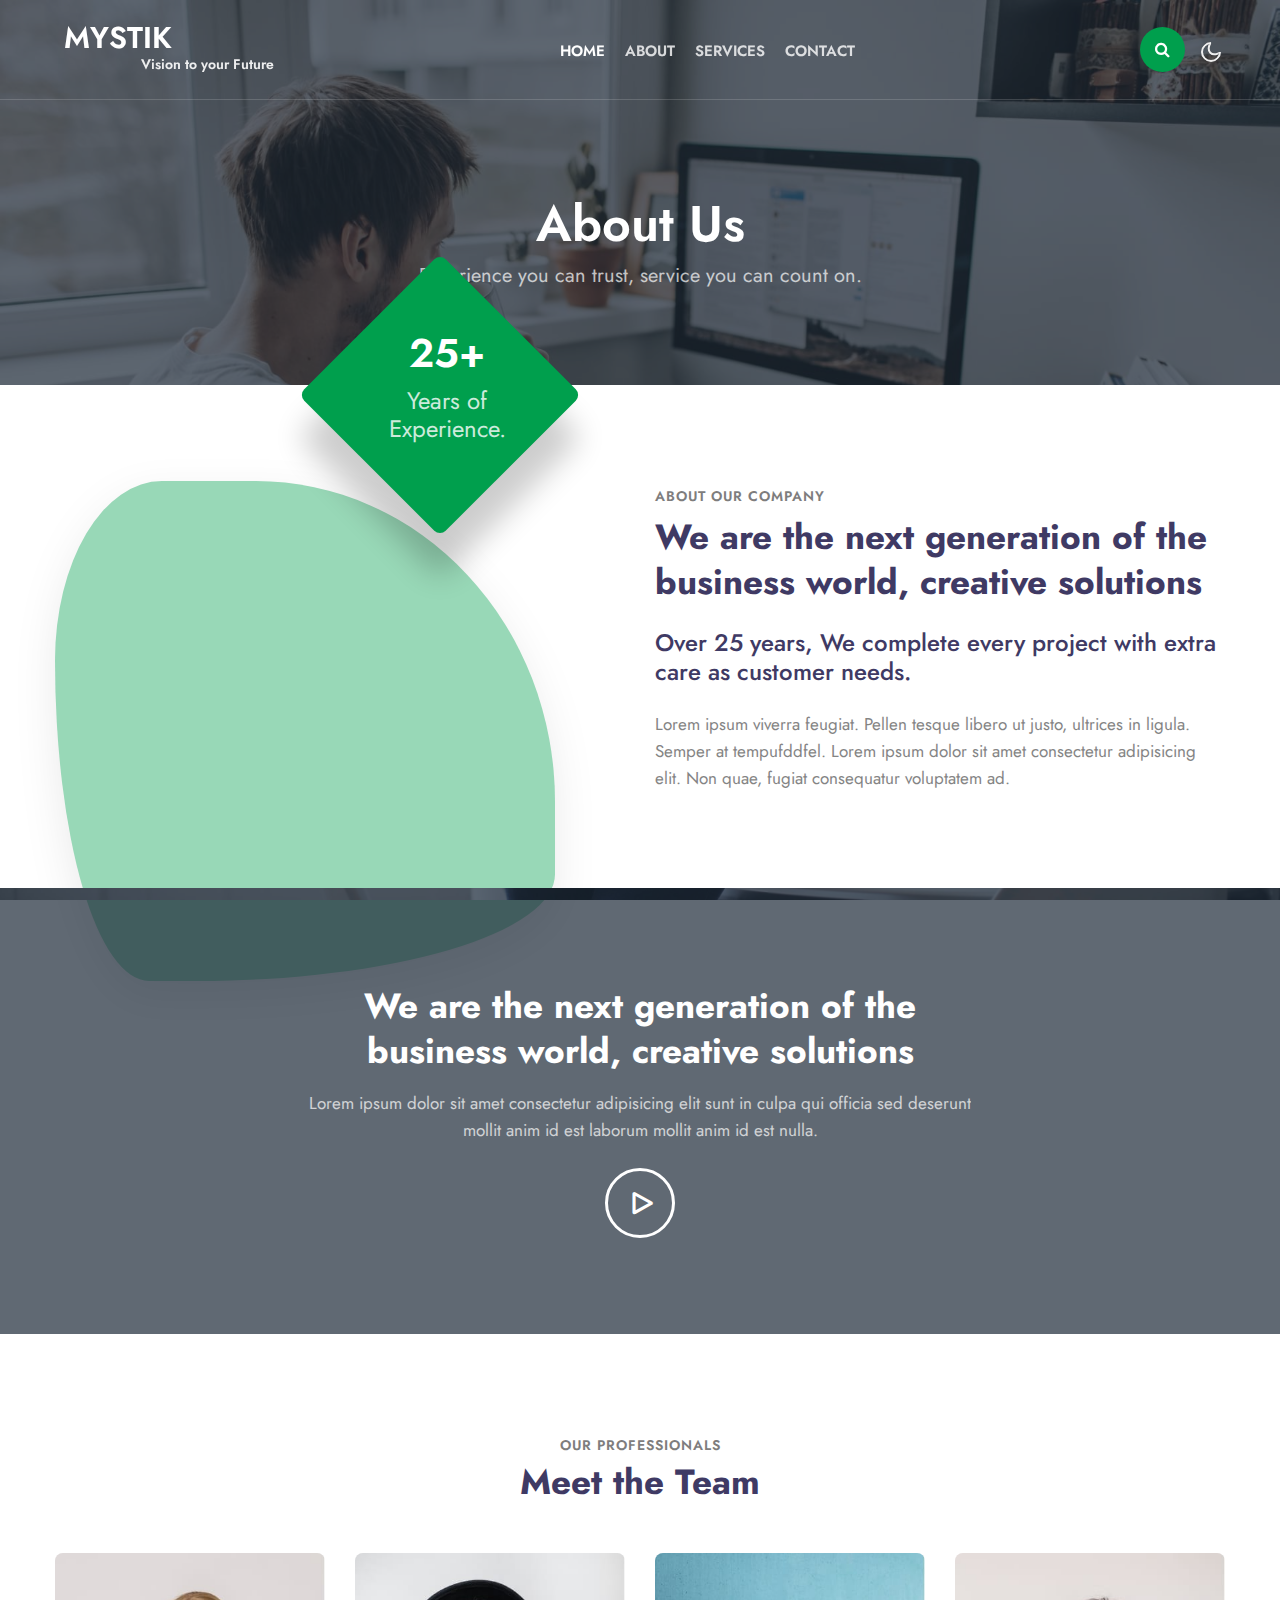
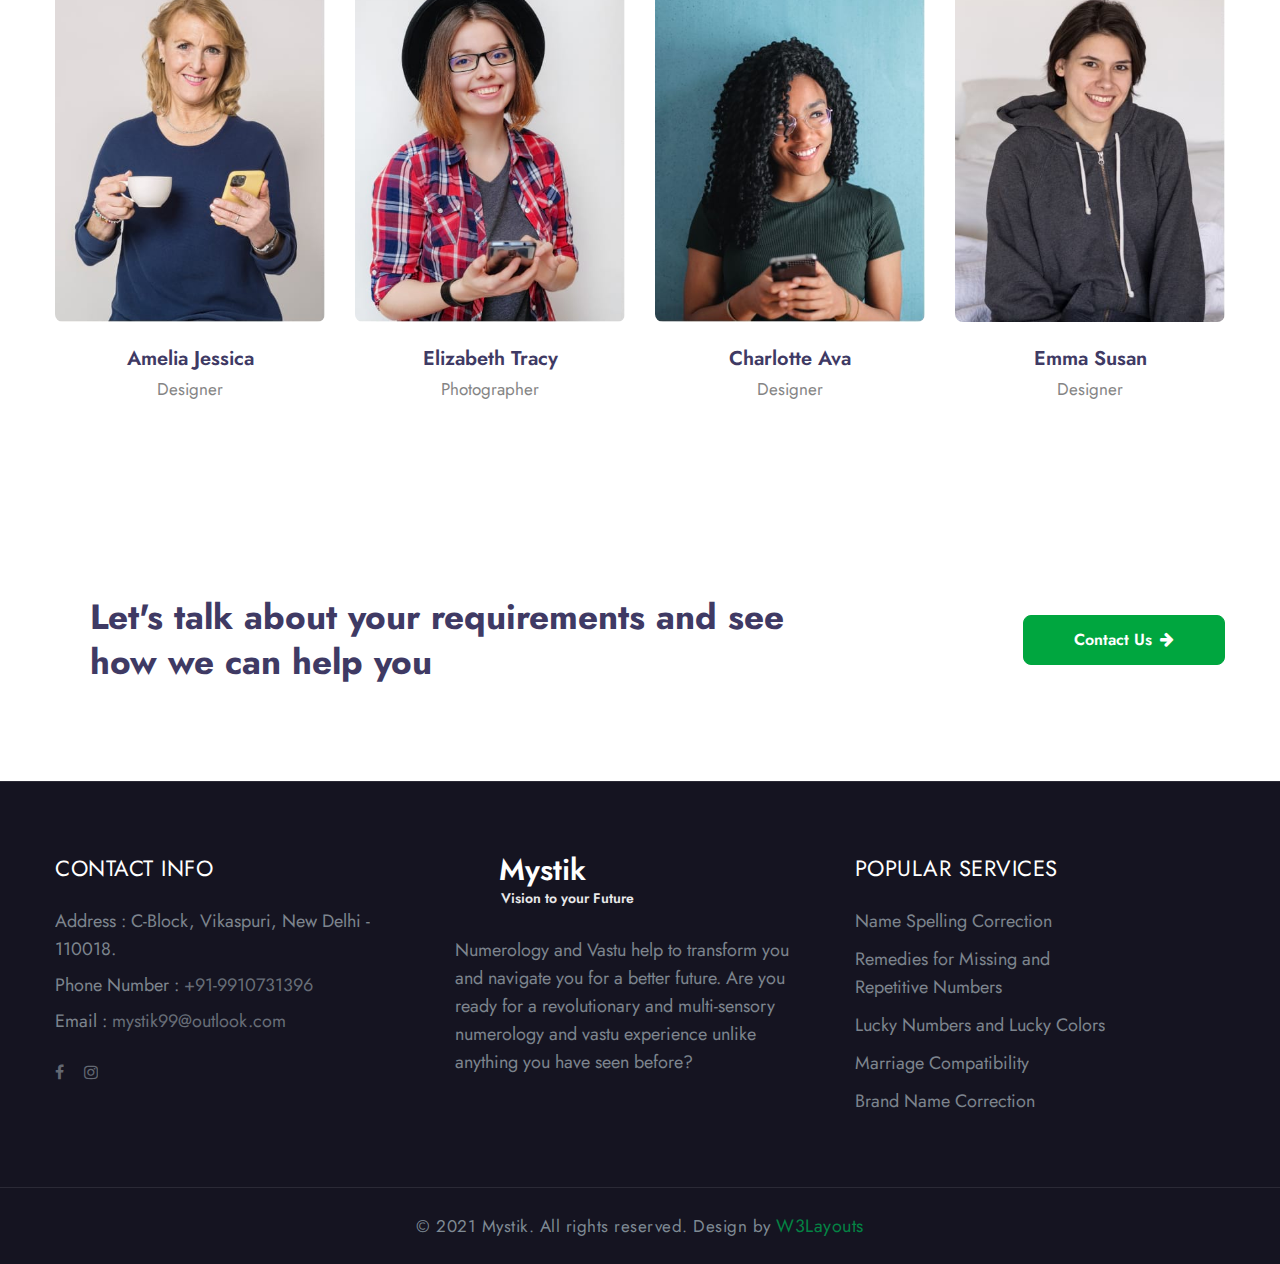
==== about.html @ b9f58821 "misc changes" ====
<!--
Author: W3layouts
Author URL: http://w3layouts.com
-->
<!doctype html>
<html lang="en">

<head>
    <!-- Required meta tags -->
    <meta charset="utf-8">
    <meta name="viewport" content="width=device-width, initial-scale=1, shrink-to-fit=no">

    <title>About Us | Mystik</title>

    <!-- google fonts -->
    <link href="//fonts.googleapis.com/css2?family=Jost:wght@300;400;600&display=swap" rel="stylesheet">

    <!-- Template CSS -->
    <link rel="stylesheet" href="assets/css/style-starter.css">

</head>

<body>
    <!--header-->
    <header id="site-header" class="fixed-top">
        <div class="container">
            <nav class="navbar navbar-expand-lg navbar-dark stroke">
                <h1>
                    <a class="navbar-brand" href="index.html">
                        <img src="assets/images/logo.png" alt="" title="Mystik" style="height:60px;" /> MYSTIK <span class="logo">Vision to your Future</span>
                    </a>
                </h1>
                <button class="navbar-toggler  collapsed bg-gradient" type="button" data-toggle="collapse" data-target="#navbarTogglerDemo02" aria-controls="navbarTogglerDemo02" aria-expanded="false" aria-label="Toggle navigation">
          <span class="navbar-toggler-icon fa icon-expand fa-bars"></span>
          <span class="navbar-toggler-icon fa icon-close fa-times"></span>
          </span>
        </button>

                <div class="collapse navbar-collapse" id="navbarTogglerDemo02">
                    <ul class="navbar-nav mx-lg-auto">
                        <li class="nav-item active">
                            <a class="nav-link" href="index.html">Home <span class="sr-only">(current)</span></a>
                        </li>
                        <li class="nav-item @@about__active">
                            <a class="nav-link" href="about.html">About</a>
                        </li>
                        <li class="nav-item @@services__active">
                            <a class="nav-link" href="services.html">Services</a>
                        </li>
                        <li class="nav-item @@contact__active">
                            <a class="nav-link" href="contact.html">Contact</a>
                        </li>
                    </ul>
                </div>

                <!--/search-right-->
                <div class="header-search">
                    <div class='control mr-3'>
                        <div class='btn-material'>
                            <i class='fa fa-search icon-material-search'></i>
                        </div>
                    </div>
                    <!-- full screen form controls -->
                    <i class='icon-close fa fa-close material-icons'></i>
                    <form action="error.html" method="GET" class='search-input'>
                        <input class='input-search' placeholder='Start Typing' type='text'>
                    </form>
                </div>
                <!--//search-right-->

                <!-- toggle switch for light and dark theme -->
                <div class="mobile-position">
                    <nav class="navigation">
                        <div class="theme-switch-wrapper">
                            <label class="theme-switch" for="checkbox">
                  <input type="checkbox" id="checkbox">
                  <div class="mode-container py-1">
                    <i class="gg-sun"></i>
                    <i class="gg-moon"></i>
                  </div>
                </label>
                        </div>
                    </nav>
                </div>
                <!-- //toggle switch for light and dark theme -->
            </nav>

        </div>
    </header>
    <!--/header-->

    <!-- about breadcrumb -->
    <section class="w3l-about-breadcrumb text-center">
        <div class="breadcrumb-bg breadcrumb-bg-about py-5">
            <div class="container py-lg-5 py-md-4">
                <h2 class="title pt-md-5 pt-4">About Us</h2>
                <p class="inner-page-para mt-2">Experience you can trust, service you can count on.</p>
            </div>
            <div class="hero-overlay"></div>
        </div>
    </section>
    <!-- //about breadcrumb -->
    <section class="w3l-aboutblock1" id="about">
        <div class="midd-w3 py-5">
            <div class="container py-lg-5 py-md-4 py-2">
                <div class="row">
                    <div class="col-lg-6 left-wthree-img">
                        <div class="position-relative">
                            <img src="assets/images/about2.png" alt="" class="img-fluid radius-image-full">
                            <div class="bg-shape"> </div>
                            <div class="imginfo__box">
                                <div class="imginfo__info">
                                    <h6 class="imginfo__title">25+</h6>
                                    <p class="mt-1">Years of <br>Experience. </p>
                                </div>
                            </div>
                        </div>
                    </div>
                    <div class="col-lg-6 mt-lg-0 mt-5 about-right-faq align-self">
                        <h5 class="title-small mb-1">About our company</h5>
                        <h3 class="title-big">We are the next generation of the business world, creative solutions</h3>
                        <h4 class="mt-4">Over 25 years, We complete every project with extra care as customer needs.</h4>
                        <p class="mt-4">Lorem ipsum viverra feugiat. Pellen tesque libero ut justo, ultrices in ligula. Semper at tempufddfel. Lorem ipsum dolor sit amet consectetur adipisicing elit. Non quae, fugiat consequatur voluptatem ad.</p>
                        <!-- <a class="btn btn-primary btn-style mt-md-5 mt-4 mr-md-4 mr-3" href="#about"> Read More </a> -->

                        <!-- <a href="#small-dialog1" class="popup-with-zoom-anim play-view text-center position-absolute mt-md-4 mt-3 pt-md-3">
                            <span class="video-play-icon">
                            <span class="fa fa-play"></span>
                            </span>
                        </a> -->
                        <!-- dialog itself, mfp-hide class is required to make dialog hidden -->
                        <!-- <div id="small-dialog1" class="zoom-anim-dialog mfp-hide">
                            <iframe src="https://www.youtube.com/embed/2N247cY2bEw" allow="autoplay; fullscreen" allowfullscreen=""></iframe>
                        </div> -->
                    </div>
                </div>

                <!-- <div class="row justify-content-center mt-5 pt-lg-5">
                    <div class="col-lg-4 col-md-6 grids-feature">
                        <div class="area-box">
                            <i class="fa fa-xing" aria-hidden="true"></i>
                            <div class="area-box-info">
                                <h4><a href="#feature" class="title-head">Perfect Design</a></h4>
                                <p>Amus a ligula quam tesque et ut justo, Duis sed dolor et amet.</p>
                            </div>
                        </div>
                    </div>
                    <div class="col-lg-4 col-md-6 grids-feature mt-md-0 mt-4">
                        <div class="area-box">
                            <i class="fa fa-thumbs-o-up" aria-hidden="true"></i>
                            <div class="area-box-info">
                                <h4><a href="#feature" class="title-head">Carefully Planned</a></h4>
                                <p>Amus a ligula quam tesque et ut justo, Duis sed dolor et amet.</p>
                            </div>
                        </div>
                    </div>
                    <div class="col-lg-4 col-md-6 grids-feature mt-lg-0 mt-4">
                        <div class="area-box">
                            <i class="fa fa-angellist" aria-hidden="true"></i>
                            <div class="area-box-info">
                                <h4><a href="#feature" class="title-head">Smartly Execute</a></h4>
                                <p>Amus a ligula quam tesque et ut justo, Duis sed dolor et amet.</p>
                            </div>
                        </div>
                    </div>
                </div> -->
            </div>
        </div>
    </section>
    <!-- <section class="w3l-about2 py-5">
        <div class="container py-lg-5 py-md-4 py-2">
            <div class="row cwp23-content align-items-center">

                <div class="col-lg-6">
                    <h5 class="title-small mb-3"> Web design and digital marketing </h5>
                    <h3 class="title-big"> We think strategy, UX design, and web development </h3>

                    <div class="cwp23-text-cols mt-lg-5 mt-4">

                        <div class="column">
                            <span>1200+</span>
                            <h4>Happy Clients</h4>
                            <p>We help our clients increase profits by increasing their visibility online.</p>
                        </div>

                        <div class="column">
                            <span>13k+</span>
                            <h4>Completed projects </h4>
                            <p>We help our clients increase profits by increasing their visibility online. </p>
                        </div>

                    </div>
                </div>

                <div class="col-lg-3 col-6 cwp23-text align-self mt-lg-0 mt-md-5 mt-4 pr-md-3 pr-2">
                    <img src="assets/images/ab.jpg" alt="" class="radius-image img-fluid">
                </div>

                <div class="col-lg-3 col-6  cwp23-text align-self mt-lg-0 mt-md-5 mt-4 pl-md-3 pl-2">
                    <img src="assets/images/ab2.jpg" alt="" class="radius-image img-fluid">
                </div>
            </div>
        </div>
    </section> -->
    <section class="w3l-about4 py-5" id="cover">
        <div class="container px-0 py-lg-5 py-md-4 py-2">
            <div class="history-info position-relative">
                <div class="heading mx-auto text-center">
                    <h3 class="title-big">We are the next generation of the business world, creative solutions</h3>
                    <p class="mt-3">Lorem ipsum dolor sit amet consectetur adipisicing elit sunt in culpa qui officia sed deserunt mollit anim id est laborum mollit anim id est nulla.</p>
                    <a href="#small-dialog" class="popup-with-zoom-anim play-view text-center mt-4">
                        <span class="video-play-icon">
							<span class="fa fa-play"></span>
                        </span>
                    </a>
                </div>
                <div class="position-relative">
                    <!-- dialog itself, mfp-hide class is required to make dialog hidden -->
                    <div id="small-dialog" class="zoom-anim-dialog mfp-hide">
                        <iframe src="https://www.youtube.com/embed/2N247cY2bEw" frameborder="0" allow="autoplay; fullscreen" allowfullscreen></iframe>
                    </div>
                </div>
            </div>
        </div>
    </section>
    <section class="w3l-team py-5" id="team">
        <div class="container py-lg-5 py-md-4 py-2">
            <h5 class="title-small text-center"> Our Professionals </h5>
            <h3 class="title-big text-center mx-0 mb-lg-5 mb-4">Meet the Team </h3>
            <div class="row team-row">
                <div class="col-lg-3 col-sm-6 team-wrap">
                    <div class="team-member text-center">
                        <div class="team-img">
                            <img src="assets/images/team1.jpg" alt="" class="img-fluid radius-image" />
                            <div class="overlay">
                                <div class="team-details text-center">
                                    <p>
                                        Our web design team will spend time with our digital marketing team.
                                    </p>
                                    <div class="socials mt-4">
                                        <a href="#url"><i class="fa fa-facebook"></i></a>
                                        <a href="#url"><i class="fa fa-twitter"></i></a>
                                        <a href="#url"><i class="fa fa-google-plus"></i></a>
                                        <a href="#url"><i class="fa fa-envelope"></i></a>
                                    </div>
                                </div>
                            </div>
                        </div>
                        <a href="#team">
                            <h6 class="team-title"> Amelia Jessica</h6>
                        </a>
                        <p>Designer</p>
                    </div>
                </div>
                <!-- end team member -->

                <div class="col-lg-3 col-sm-6 team-wrap mt-sm-0 mt-5">
                    <div class="team-member text-center">
                        <div class="team-img">
                            <img src="assets/images/team2.jpg" alt="" class="img-fluid radius-image" />
                            <div class="overlay">
                                <div class="team-details text-center">
                                    <p>
                                        Our web design team will spend time with our digital marketing team.
                                    </p>
                                    <div class="socials mt-4">
                                        <a href="#url"><i class="fa fa-facebook"></i></a>
                                        <a href="#url"><i class="fa fa-twitter"></i></a>
                                        <a href="#url"><i class="fa fa-google-plus"></i></a>
                                        <a href="#url"><i class="fa fa-envelope"></i></a>
                                    </div>
                                </div>
                            </div>
                        </div>
                        <a href="#team">
                            <h6 class="team-title">Elizabeth Tracy</h6>
                        </a>
                        <p>Photographer</p>
                    </div>
                </div>
                <!-- end team member -->

                <div class="col-lg-3 col-sm-6 team-wrap mt-lg-0 mt-5">
                    <div class="team-member last text-center">
                        <div class="team-img">
                            <img src="assets/images/team3.jpg" alt="" class="img-fluid radius-image" />
                            <div class="overlay">
                                <div class="team-details text-center">
                                    <p>
                                        Our web design team will spend time with our digital marketing team.
                                    </p>
                                    <div class="socials mt-4">
                                        <a href="#url"><i class="fa fa-facebook"></i></a>
                                        <a href="#url"><i class="fa fa-twitter"></i></a>
                                        <a href="#url"><i class="fa fa-google-plus"></i></a>
                                        <a href="#url"><i class="fa fa-envelope"></i></a>
                                    </div>
                                </div>
                            </div>
                        </div>
                        <a href="#team">
                            <h6 class="team-title">Charlotte Ava</h6>
                        </a>
                        <p>Designer</p>
                    </div>
                </div>
                <!-- end team member -->

                <div class="col-lg-3 col-sm-6 team-wrap mt-lg-0 mt-5">
                    <div class="team-member last text-center">
                        <div class="team-img">
                            <img src="assets/images/team4.jpg" alt="" class="img-fluid radius-image" />
                            <div class="overlay">
                                <div class="team-details text-center">
                                    <p>
                                        Our web design team will spend time with our digital marketing team.
                                    </p>
                                    <div class="socials mt-4">
                                        <a href="#url"><i class="fa fa-facebook"></i></a>
                                        <a href="#url"><i class="fa fa-twitter"></i></a>
                                        <a href="#url"><i class="fa fa-google-plus"></i></a>
                                        <a href="#url"><i class="fa fa-envelope"></i></a>
                                    </div>
                                </div>
                            </div>
                        </div>
                        <a href="#team">
                            <h6 class="team-title">Emma Susan</h6>
                        </a>
                        <p>Designer</p>
                    </div>
                </div>
                <!-- end team member -->

            </div>
        </div>
    </section>

    <section class="w3l-project-contact py-5">
        <div class="container py-md-5 py-sm-4 py-2">
            <div class="row">
                <div class="col-lg-8">
                    <div class="bottom-info">
                        <div class="header-section">
                            <h3 class="title-big">Let's talk about your requirements and see how we can help you</h3>
                        </div>
                    </div>
                </div>
                <div class="col-lg-4 align-self text-lg-right">
                    <a href="contact.html" target="_blank" class="btn btn-style btn-primary mt-lg-0 mt-md-5 mt-4">Contact Us<span
                        class="fa fa-arrow-right ml-2"></span></a>
                </div>
            </div>
        </div>
    </section>
    <!-- footer -->
    <footer class="w3l-footer-29-main">
        <div class="footer-29 py-5">
            <div class="container py-md-4">

                <div class="row footer-top-29">

                    <div class="col-lg-4 col-md-6 footer-list-29 footer-1">
                        <h6 class="footer-title-29">Contact Info </h6>
                        <p class="mb-2">Address : C-Block, Vikaspuri, New Delhi - 110018.</p>
                        <p class="mb-2">Phone Number : <a href="tel:+919910731396">+91-9910731396</a></p>
                        <p>Email : <a href="mailto:mystik99@outlook.com">mystik99@outlook.com</a></p>
                        <div class="main-social-footer-29 mt-md-4 mt-3">
                            <a href="https://www.facebook.com/" target="_blank" class="facebook"><span class="fa fa-facebook"></span></a>
                            <a href="https://www.instagram.com/" target="_blank" class="instagram"><span class="fa fa-instagram"></span></a>
                        </div>
                    </div>

                    <div class="col-lg-4 col-md-6 footer-list-29 footer-1 pr-lg-5 mt-md-0 mt-5">
                        <div class="footer-logo mb-4">
                            <a class="navbar-brand" href="index.html">
                                <span class="fa fa-align-right" style="opacity: 0;"></span> Mystik <span class="logo">Vision to your Future</span></a>
                        </div>
                        <p>
                            Numerology and Vastu help to transform you and navigate you for a better future. Are you ready for a revolutionary and multi-sensory numerology and vastu experience unlike anything you have seen before?
                        </p>
                    </div>

                    <div class="col-lg-3 col-md-8 col-sm-6 col-8 footer-list-29 footer-2 mt-lg-0 mt-5">
                        <ul>
                            <h6 class="footer-title-29">Popular Services</h6>
                            <li><a href="services.html">Name Spelling Correction</a></li>
                            <li><a href="services.html">Remedies for Missing and Repetitive Numbers</a></li>
                            <li><a href="services.html">Lucky Numbers and Lucky Colors</a></li>
                            <li><a href="services.html">Marriage Compatibility</a></li>
                            <li><a href="services.html">Brand Name Correction</a></li>
                        </ul>
                    </div>
                </div>

            </div>
        </div>
        <!-- copyright -->
        <section class="w3l-copyright text-center">
            <div class="container">
                <p class="copy-footer-29">© 2021 Mystik. All rights reserved. Design by <a href="https://w3layouts.com/" target="_blank">
            W3Layouts</a></p>
            </div>

            <!-- move top -->
            <button onclick="topFunction()" id="movetop" title="Go to top">
        &#10548;
      </button>
            <script>
                // When the user scrolls down 20px from the top of the document, show the button
                window.onscroll = function() {
                    scrollFunction()
                };

                function scrollFunction() {
                    if (document.body.scrollTop > 20 || document.documentElement.scrollTop > 20) {
                        document.getElementById("movetop").style.display = "block";
                    } else {
                        document.getElementById("movetop").style.display = "none";
                    }
                }

                // When the user clicks on the button, scroll to the top of the document
                function topFunction() {
                    document.body.scrollTop = 0;
                    document.documentElement.scrollTop = 0;
                }
            </script>
            <!-- /move top -->
        </section>
        <!-- //copyright -->
    </footer>
    <!-- //footer -->


    <!-- Template JavaScript -->
    <script src="assets/js/jquery-3.3.1.min.js"></script>
    <script src="assets/js/theme-change.js"></script>

    <!-- libhtbox -->
    <script src="assets/js/lightbox-plus-jquery.min.js"></script>
    <!-- libhtbox -->

    <!-- banner slick slider -->
    <script src="assets/js/slick.js"></script>
    <script src="assets/js/script.js"></script>
    <!-- //banner slick slider -->

    <!-- magnific popup -->
    <script src="assets/js/jquery.magnific-popup.min.js"></script>
    <script>
        $(document).ready(function() {
            $('.popup-with-zoom-anim').magnificPopup({
                type: 'inline',

                fixedContentPos: false,
                fixedBgPos: true,

                overflowY: 'auto',

                closeBtnInside: true,
                preloader: false,

                midClick: true,
                removalDelay: 300,
                mainClass: 'my-mfp-zoom-in'
            });

            $('.popup-with-move-anim').magnificPopup({
                type: 'inline',

                fixedContentPos: false,
                fixedBgPos: true,

                overflowY: 'auto',

                closeBtnInside: true,
                preloader: false,

                midClick: true,
                removalDelay: 300,
                mainClass: 'my-mfp-slide-bottom'
            });
        });
    </script>
    <!-- //magnific popup -->

    <!-- script for tesimonials carousel slider -->
    <script src="assets/js/owl.carousel.js"></script>

    <script>
        $(document).ready(function() {
            $("#owl-demo1").owlCarousel({
                loop: true,
                margin: 20,
                nav: false,
                responsiveClass: true,
                responsive: {
                    0: {
                        items: 1,
                        nav: false
                    },
                    768: {
                        items: 1,
                        nav: false
                    },
                    1000: {
                        items: 1,
                        nav: false,
                        loop: false
                    }
                }
            })
        })
    </script>
    <!-- //script for tesimonials carousel slider -->

    <!-- disable body scroll which navbar is in active -->
    <script>
        $(function() {
            $('.navbar-toggler').click(function() {
                $('body').toggleClass('noscroll');
            })
        });
    </script>
    <!-- disable body scroll which navbar is in active -->

    <!--/MENU-JS-->
    <script>
        $(window).on("scroll", function() {
            var scroll = $(window).scrollTop();

            if (scroll >= 80) {
                $("#site-header").addClass("nav-fixed");
            } else {
                $("#site-header").removeClass("nav-fixed");
            }
        });

        //Main navigation Active Class Add Remove
        $(".navbar-toggler").on("click", function() {
            $("header").toggleClass("active");
        });
        $(document).on("ready", function() {
            if ($(window).width() > 991) {
                $("header").removeClass("active");
            }
            $(window).on("resize", function() {
                if ($(window).width() > 991) {
                    $("header").removeClass("active");
                }
            });
        });
    </script>
    <!--//MENU-JS-->

    <!-- Search -->
    <script>
        $('.control').click(function() {
            $('body').addClass('search-active');
            $('.input-search').focus();
        });

        $('.icon-close').click(function() {
            $('body').removeClass('search-active');
        });
    </script>
    <!-- //Search -->

    <script src="assets/js/bootstrap.min.js"></script>


</body>

</html>
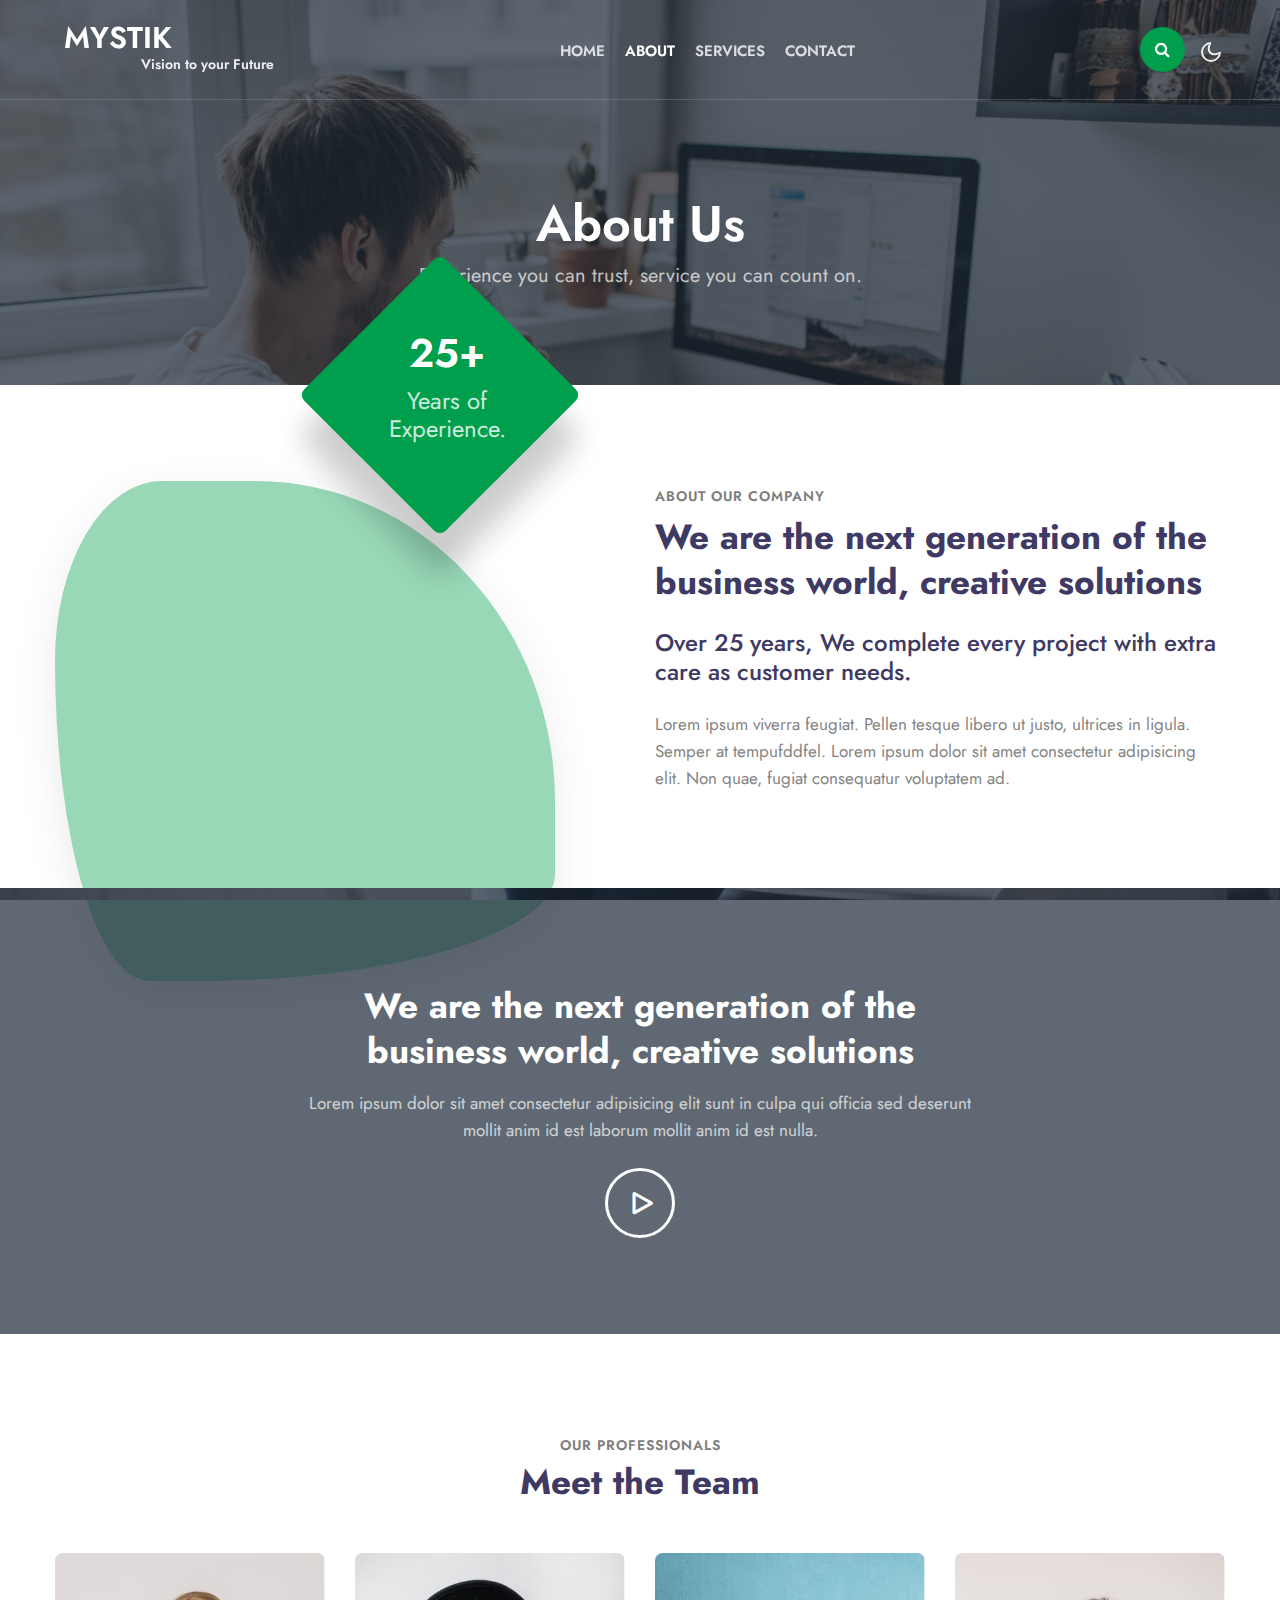
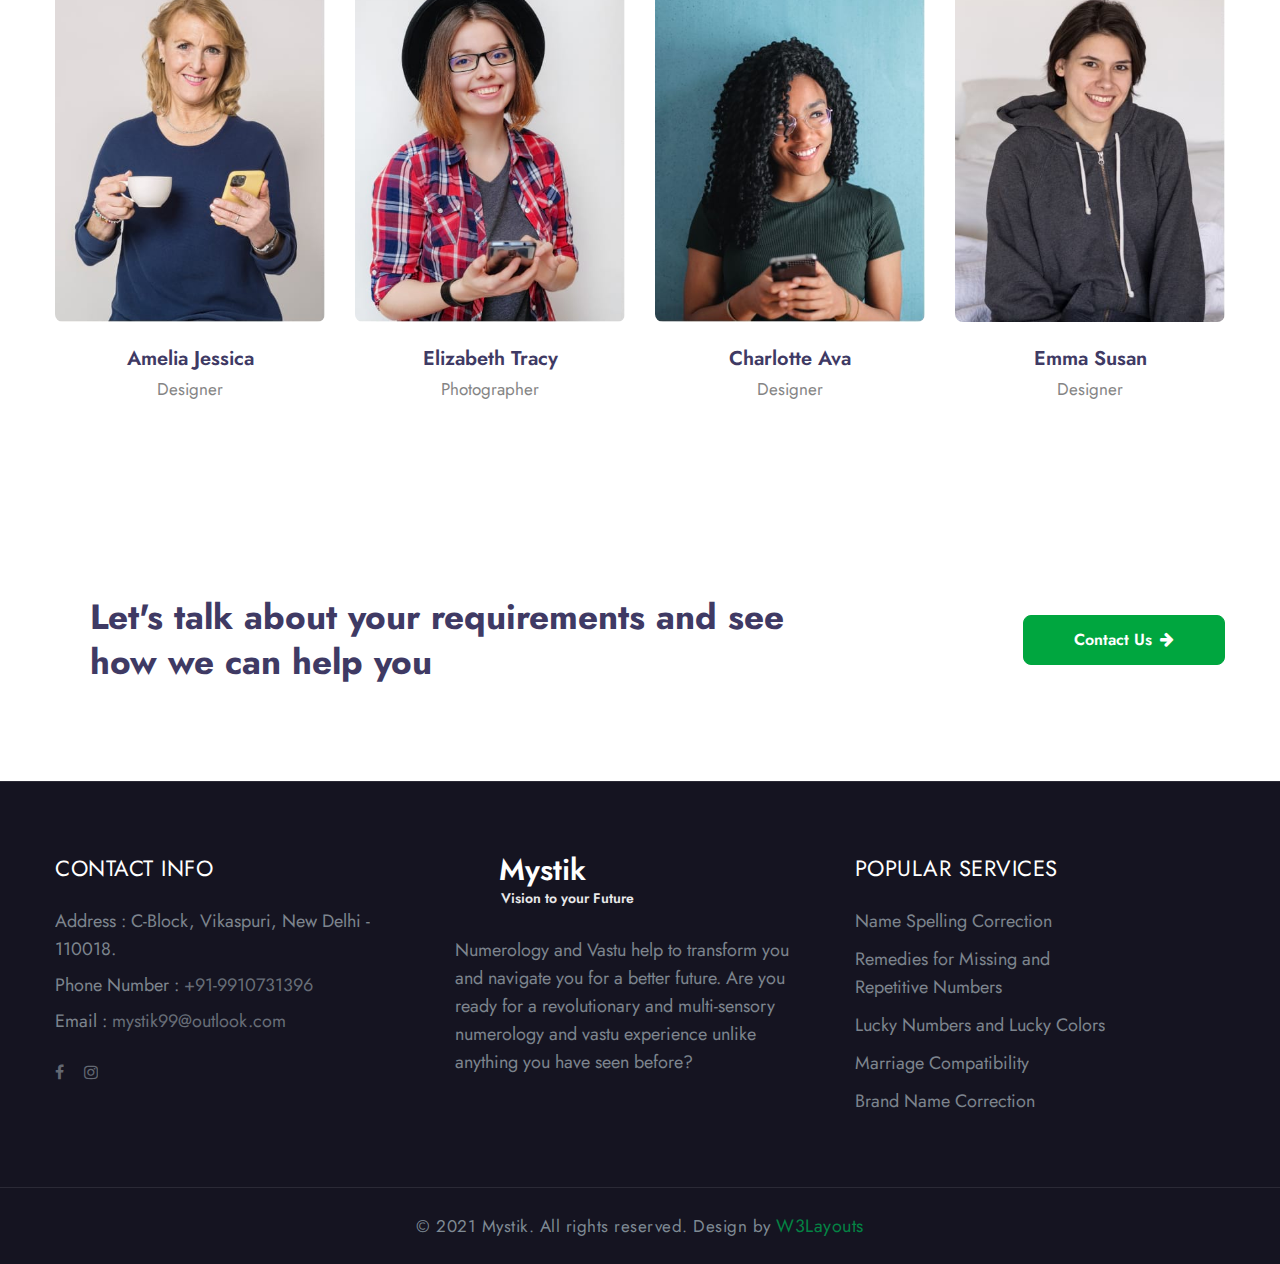
==== commit 71f33b58: "nav link fixes and numerology content" ====
--- a/about.html
+++ b/about.html
@@ -38,16 +38,16 @@
 
                 <div class="collapse navbar-collapse" id="navbarTogglerDemo02">
                     <ul class="navbar-nav mx-lg-auto">
-                        <li class="nav-item active">
+                        <li class="nav-item">
                             <a class="nav-link" href="index.html">Home <span class="sr-only">(current)</span></a>
                         </li>
-                        <li class="nav-item @@about__active">
+                        <li class="nav-item active">
                             <a class="nav-link" href="about.html">About</a>
                         </li>
-                        <li class="nav-item @@services__active">
+                        <li class="nav-item">
                             <a class="nav-link" href="services.html">Services</a>
                         </li>
-                        <li class="nav-item @@contact__active">
+                        <li class="nav-item">
                             <a class="nav-link" href="contact.html">Contact</a>
                         </li>
                     </ul>
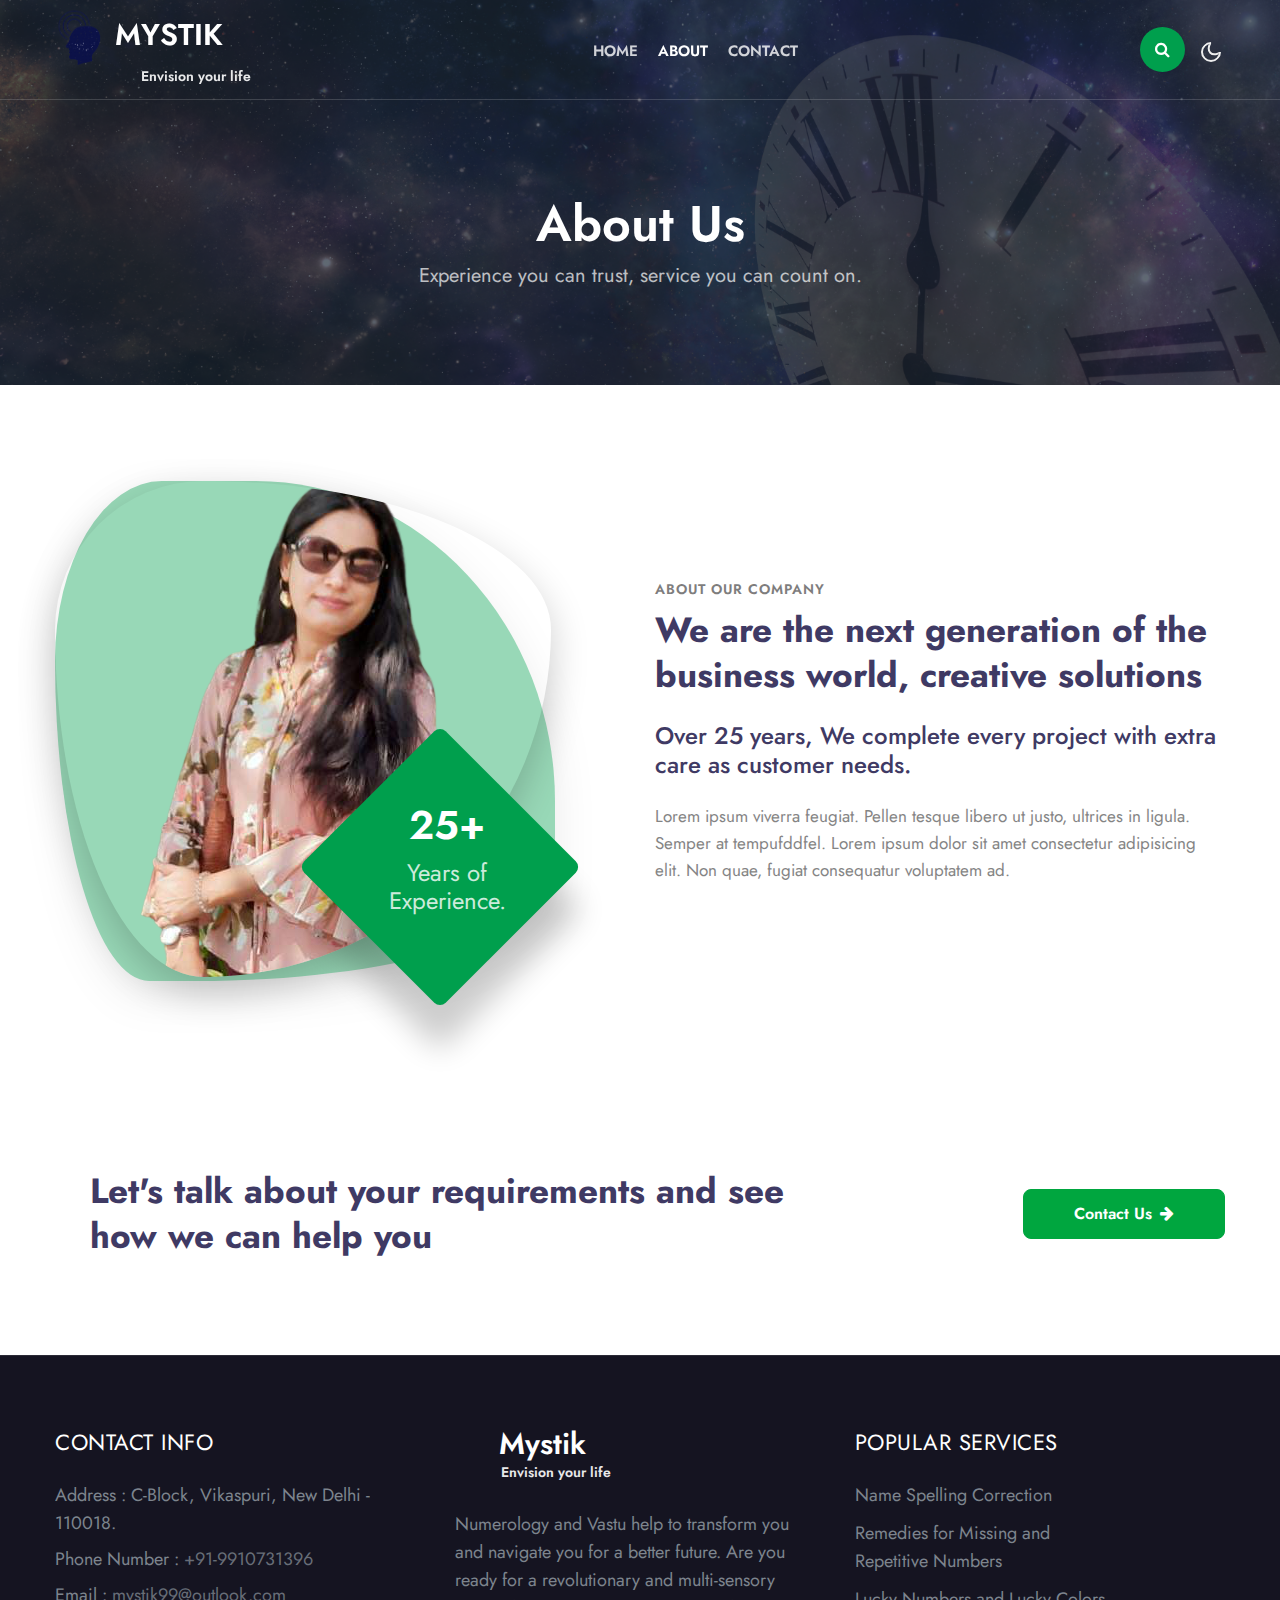
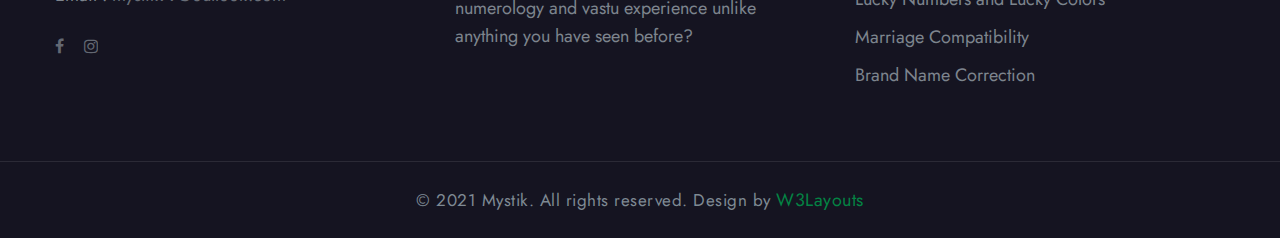
==== commit d12f00be: "misc changes" ====
--- a/about.html
+++ b/about.html
@@ -27,7 +27,7 @@
             <nav class="navbar navbar-expand-lg navbar-dark stroke">
                 <h1>
                     <a class="navbar-brand" href="index.html">
-                        <img src="assets/images/logo.png" alt="" title="Mystik" style="height:60px;" /> MYSTIK <span class="logo">Vision to your Future</span>
+                        <img src="assets/images/logo.png" alt="" title="Mystik" style="height:60px;" /> MYSTIK <span class="logo">Envision your life</span>
                     </a>
                 </h1>
                 <button class="navbar-toggler  collapsed bg-gradient" type="button" data-toggle="collapse" data-target="#navbarTogglerDemo02" aria-controls="navbarTogglerDemo02" aria-expanded="false" aria-label="Toggle navigation">
@@ -44,9 +44,7 @@
                         <li class="nav-item active">
                             <a class="nav-link" href="about.html">About</a>
                         </li>
-                        <li class="nav-item">
-                            <a class="nav-link" href="services.html">Services</a>
-                        </li>
+                        
                         <li class="nav-item">
                             <a class="nav-link" href="contact.html">Contact</a>
                         </li>
@@ -202,7 +200,7 @@
             </div>
         </div>
     </section> -->
-    <section class="w3l-about4 py-5" id="cover">
+    <!-- <section class="w3l-about4 py-5" id="cover">
         <div class="container px-0 py-lg-5 py-md-4 py-2">
             <div class="history-info position-relative">
                 <div class="heading mx-auto text-center">
@@ -215,7 +213,6 @@
                     </a>
                 </div>
                 <div class="position-relative">
-                    <!-- dialog itself, mfp-hide class is required to make dialog hidden -->
                     <div id="small-dialog" class="zoom-anim-dialog mfp-hide">
                         <iframe src="https://www.youtube.com/embed/2N247cY2bEw" frameborder="0" allow="autoplay; fullscreen" allowfullscreen></iframe>
                     </div>
@@ -252,7 +249,7 @@
                         <p>Designer</p>
                     </div>
                 </div>
-                <!-- end team member -->
+                <!-- end team member --
 
                 <div class="col-lg-3 col-sm-6 team-wrap mt-sm-0 mt-5">
                     <div class="team-member text-center">
@@ -278,7 +275,7 @@
                         <p>Photographer</p>
                     </div>
                 </div>
-                <!-- end team member -->
+                <!-- end team member --
 
                 <div class="col-lg-3 col-sm-6 team-wrap mt-lg-0 mt-5">
                     <div class="team-member last text-center">
@@ -304,7 +301,7 @@
                         <p>Designer</p>
                     </div>
                 </div>
-                <!-- end team member -->
+                <!-- end team member --
 
                 <div class="col-lg-3 col-sm-6 team-wrap mt-lg-0 mt-5">
                     <div class="team-member last text-center">
@@ -330,11 +327,11 @@
                         <p>Designer</p>
                     </div>
                 </div>
-                <!-- end team member -->
-
-            </div>
-        </div>
-    </section>
+                <!-- end team member --
+
+            </div>
+        </div>
+    </section> -->
 
     <section class="w3l-project-contact py-5">
         <div class="container py-md-5 py-sm-4 py-2">
@@ -374,7 +371,7 @@
                     <div class="col-lg-4 col-md-6 footer-list-29 footer-1 pr-lg-5 mt-md-0 mt-5">
                         <div class="footer-logo mb-4">
                             <a class="navbar-brand" href="index.html">
-                                <span class="fa fa-align-right" style="opacity: 0;"></span> Mystik <span class="logo">Vision to your Future</span></a>
+                                <span class="fa fa-align-right" style="opacity: 0;"></span> Mystik <span class="logo">Envision your life</span></a>
                         </div>
                         <p>
                             Numerology and Vastu help to transform you and navigate you for a better future. Are you ready for a revolutionary and multi-sensory numerology and vastu experience unlike anything you have seen before?
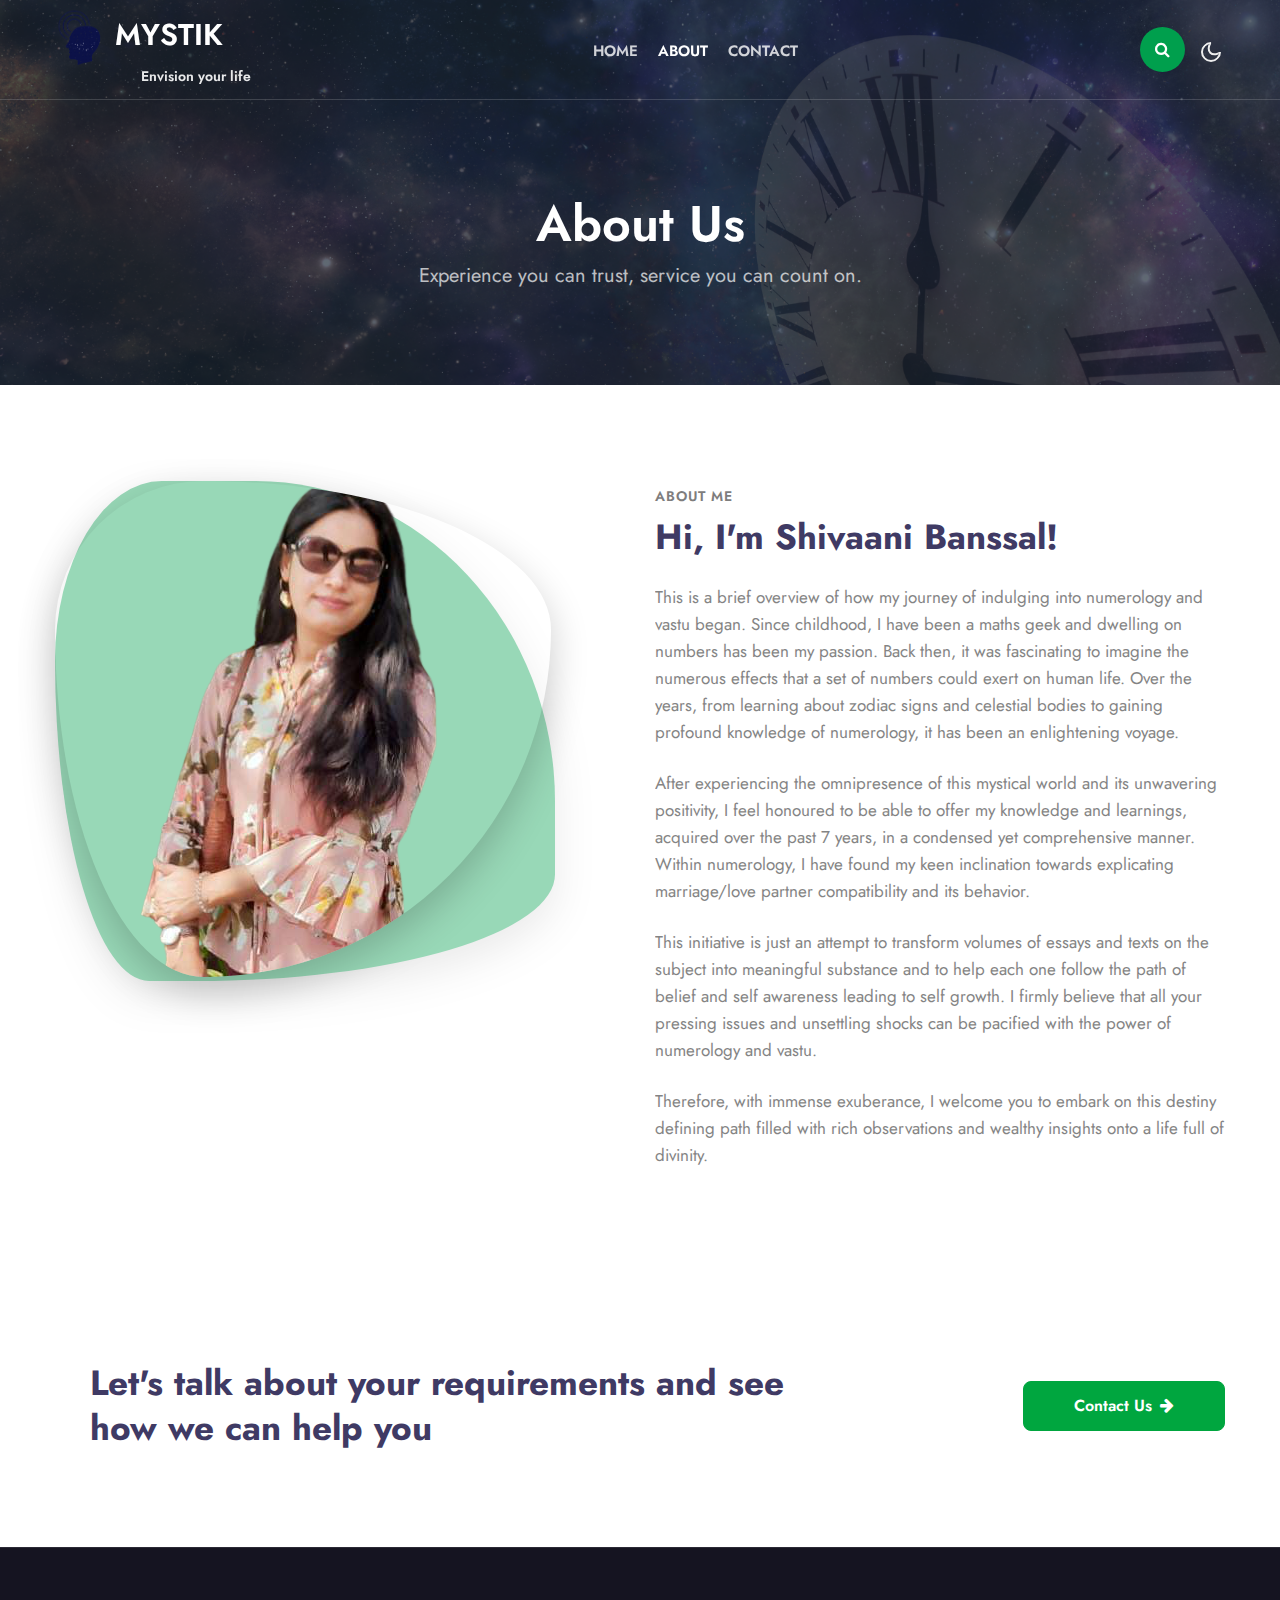
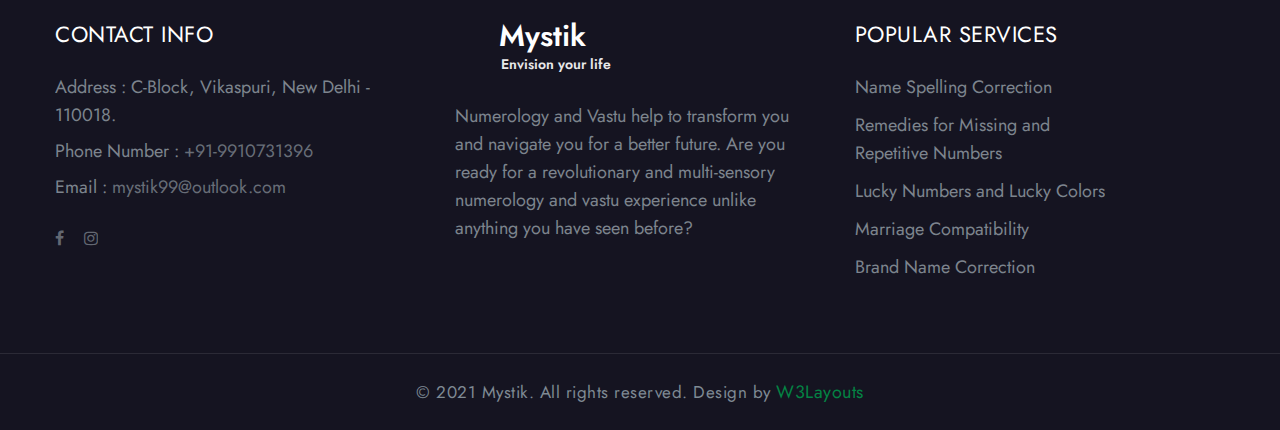
==== commit 9b840c3e: "Penultimate" ====
--- a/about.html
+++ b/about.html
@@ -44,7 +44,7 @@
                         <li class="nav-item active">
                             <a class="nav-link" href="about.html">About</a>
                         </li>
-                        
+
                         <li class="nav-item">
                             <a class="nav-link" href="contact.html">Contact</a>
                         </li>
@@ -106,233 +106,31 @@
                         <div class="position-relative">
                             <img src="assets/images/about2.png" alt="" class="img-fluid radius-image-full">
                             <div class="bg-shape"> </div>
-                            <div class="imginfo__box">
-                                <div class="imginfo__info">
-                                    <h6 class="imginfo__title">25+</h6>
-                                    <p class="mt-1">Years of <br>Experience. </p>
-                                </div>
-                            </div>
                         </div>
                     </div>
                     <div class="col-lg-6 mt-lg-0 mt-5 about-right-faq align-self">
-                        <h5 class="title-small mb-1">About our company</h5>
-                        <h3 class="title-big">We are the next generation of the business world, creative solutions</h3>
-                        <h4 class="mt-4">Over 25 years, We complete every project with extra care as customer needs.</h4>
-                        <p class="mt-4">Lorem ipsum viverra feugiat. Pellen tesque libero ut justo, ultrices in ligula. Semper at tempufddfel. Lorem ipsum dolor sit amet consectetur adipisicing elit. Non quae, fugiat consequatur voluptatem ad.</p>
-                        <!-- <a class="btn btn-primary btn-style mt-md-5 mt-4 mr-md-4 mr-3" href="#about"> Read More </a> -->
-
-                        <!-- <a href="#small-dialog1" class="popup-with-zoom-anim play-view text-center position-absolute mt-md-4 mt-3 pt-md-3">
-                            <span class="video-play-icon">
-                            <span class="fa fa-play"></span>
-                            </span>
-                        </a> -->
-                        <!-- dialog itself, mfp-hide class is required to make dialog hidden -->
-                        <!-- <div id="small-dialog1" class="zoom-anim-dialog mfp-hide">
-                            <iframe src="https://www.youtube.com/embed/2N247cY2bEw" allow="autoplay; fullscreen" allowfullscreen=""></iframe>
-                        </div> -->
-                    </div>
-                </div>
-
-                <!-- <div class="row justify-content-center mt-5 pt-lg-5">
-                    <div class="col-lg-4 col-md-6 grids-feature">
-                        <div class="area-box">
-                            <i class="fa fa-xing" aria-hidden="true"></i>
-                            <div class="area-box-info">
-                                <h4><a href="#feature" class="title-head">Perfect Design</a></h4>
-                                <p>Amus a ligula quam tesque et ut justo, Duis sed dolor et amet.</p>
-                            </div>
-                        </div>
-                    </div>
-                    <div class="col-lg-4 col-md-6 grids-feature mt-md-0 mt-4">
-                        <div class="area-box">
-                            <i class="fa fa-thumbs-o-up" aria-hidden="true"></i>
-                            <div class="area-box-info">
-                                <h4><a href="#feature" class="title-head">Carefully Planned</a></h4>
-                                <p>Amus a ligula quam tesque et ut justo, Duis sed dolor et amet.</p>
-                            </div>
-                        </div>
-                    </div>
-                    <div class="col-lg-4 col-md-6 grids-feature mt-lg-0 mt-4">
-                        <div class="area-box">
-                            <i class="fa fa-angellist" aria-hidden="true"></i>
-                            <div class="area-box-info">
-                                <h4><a href="#feature" class="title-head">Smartly Execute</a></h4>
-                                <p>Amus a ligula quam tesque et ut justo, Duis sed dolor et amet.</p>
-                            </div>
-                        </div>
-                    </div>
-                </div> -->
+                        <h5 class="title-small mb-1">About Me</h5>
+                        <h3 class="title-big">Hi, I'm Shivaani Banssal!</h3>
+                        <p class="mt-4">
+                            This is a brief overview of how my journey of indulging into numerology and vastu began. Since childhood, I have been a maths geek and dwelling on numbers has been my passion. Back then, it was fascinating to imagine the numerous effects that a set of
+                            numbers could exert on human life. Over the years, from learning about zodiac signs and celestial bodies to gaining profound knowledge of numerology, it has been an enlightening voyage.
+                        </p>
+                        <p class="mt-4">
+                            After experiencing the omnipresence of this mystical world and its unwavering positivity, I feel honoured to be able to offer my knowledge and learnings, acquired over the past 7 years, in a condensed yet comprehensive manner. Within numerology, I have
+                            found my keen inclination towards explicating marriage/love partner compatibility and its behavior.
+                        </p>
+                        <p class="mt-4">
+                            This initiative is just an attempt to transform volumes of essays and texts on the subject into meaningful substance and to help each one follow the path of belief and self awareness leading to self growth. I firmly believe that all your pressing issues
+                            and unsettling shocks can be pacified with the power of numerology and vastu.
+                        </p>
+                        <p class="mt-4">
+                            Therefore, with immense exuberance, I welcome you to embark on this destiny defining path filled with rich observations and wealthy insights onto a life full of divinity.
+                        </p>
+                    </div>
+                </div>
             </div>
         </div>
     </section>
-    <!-- <section class="w3l-about2 py-5">
-        <div class="container py-lg-5 py-md-4 py-2">
-            <div class="row cwp23-content align-items-center">
-
-                <div class="col-lg-6">
-                    <h5 class="title-small mb-3"> Web design and digital marketing </h5>
-                    <h3 class="title-big"> We think strategy, UX design, and web development </h3>
-
-                    <div class="cwp23-text-cols mt-lg-5 mt-4">
-
-                        <div class="column">
-                            <span>1200+</span>
-                            <h4>Happy Clients</h4>
-                            <p>We help our clients increase profits by increasing their visibility online.</p>
-                        </div>
-
-                        <div class="column">
-                            <span>13k+</span>
-                            <h4>Completed projects </h4>
-                            <p>We help our clients increase profits by increasing their visibility online. </p>
-                        </div>
-
-                    </div>
-                </div>
-
-                <div class="col-lg-3 col-6 cwp23-text align-self mt-lg-0 mt-md-5 mt-4 pr-md-3 pr-2">
-                    <img src="assets/images/ab.jpg" alt="" class="radius-image img-fluid">
-                </div>
-
-                <div class="col-lg-3 col-6  cwp23-text align-self mt-lg-0 mt-md-5 mt-4 pl-md-3 pl-2">
-                    <img src="assets/images/ab2.jpg" alt="" class="radius-image img-fluid">
-                </div>
-            </div>
-        </div>
-    </section> -->
-    <!-- <section class="w3l-about4 py-5" id="cover">
-        <div class="container px-0 py-lg-5 py-md-4 py-2">
-            <div class="history-info position-relative">
-                <div class="heading mx-auto text-center">
-                    <h3 class="title-big">We are the next generation of the business world, creative solutions</h3>
-                    <p class="mt-3">Lorem ipsum dolor sit amet consectetur adipisicing elit sunt in culpa qui officia sed deserunt mollit anim id est laborum mollit anim id est nulla.</p>
-                    <a href="#small-dialog" class="popup-with-zoom-anim play-view text-center mt-4">
-                        <span class="video-play-icon">
-							<span class="fa fa-play"></span>
-                        </span>
-                    </a>
-                </div>
-                <div class="position-relative">
-                    <div id="small-dialog" class="zoom-anim-dialog mfp-hide">
-                        <iframe src="https://www.youtube.com/embed/2N247cY2bEw" frameborder="0" allow="autoplay; fullscreen" allowfullscreen></iframe>
-                    </div>
-                </div>
-            </div>
-        </div>
-    </section>
-    <section class="w3l-team py-5" id="team">
-        <div class="container py-lg-5 py-md-4 py-2">
-            <h5 class="title-small text-center"> Our Professionals </h5>
-            <h3 class="title-big text-center mx-0 mb-lg-5 mb-4">Meet the Team </h3>
-            <div class="row team-row">
-                <div class="col-lg-3 col-sm-6 team-wrap">
-                    <div class="team-member text-center">
-                        <div class="team-img">
-                            <img src="assets/images/team1.jpg" alt="" class="img-fluid radius-image" />
-                            <div class="overlay">
-                                <div class="team-details text-center">
-                                    <p>
-                                        Our web design team will spend time with our digital marketing team.
-                                    </p>
-                                    <div class="socials mt-4">
-                                        <a href="#url"><i class="fa fa-facebook"></i></a>
-                                        <a href="#url"><i class="fa fa-twitter"></i></a>
-                                        <a href="#url"><i class="fa fa-google-plus"></i></a>
-                                        <a href="#url"><i class="fa fa-envelope"></i></a>
-                                    </div>
-                                </div>
-                            </div>
-                        </div>
-                        <a href="#team">
-                            <h6 class="team-title"> Amelia Jessica</h6>
-                        </a>
-                        <p>Designer</p>
-                    </div>
-                </div>
-                <!-- end team member --
-
-                <div class="col-lg-3 col-sm-6 team-wrap mt-sm-0 mt-5">
-                    <div class="team-member text-center">
-                        <div class="team-img">
-                            <img src="assets/images/team2.jpg" alt="" class="img-fluid radius-image" />
-                            <div class="overlay">
-                                <div class="team-details text-center">
-                                    <p>
-                                        Our web design team will spend time with our digital marketing team.
-                                    </p>
-                                    <div class="socials mt-4">
-                                        <a href="#url"><i class="fa fa-facebook"></i></a>
-                                        <a href="#url"><i class="fa fa-twitter"></i></a>
-                                        <a href="#url"><i class="fa fa-google-plus"></i></a>
-                                        <a href="#url"><i class="fa fa-envelope"></i></a>
-                                    </div>
-                                </div>
-                            </div>
-                        </div>
-                        <a href="#team">
-                            <h6 class="team-title">Elizabeth Tracy</h6>
-                        </a>
-                        <p>Photographer</p>
-                    </div>
-                </div>
-                <!-- end team member --
-
-                <div class="col-lg-3 col-sm-6 team-wrap mt-lg-0 mt-5">
-                    <div class="team-member last text-center">
-                        <div class="team-img">
-                            <img src="assets/images/team3.jpg" alt="" class="img-fluid radius-image" />
-                            <div class="overlay">
-                                <div class="team-details text-center">
-                                    <p>
-                                        Our web design team will spend time with our digital marketing team.
-                                    </p>
-                                    <div class="socials mt-4">
-                                        <a href="#url"><i class="fa fa-facebook"></i></a>
-                                        <a href="#url"><i class="fa fa-twitter"></i></a>
-                                        <a href="#url"><i class="fa fa-google-plus"></i></a>
-                                        <a href="#url"><i class="fa fa-envelope"></i></a>
-                                    </div>
-                                </div>
-                            </div>
-                        </div>
-                        <a href="#team">
-                            <h6 class="team-title">Charlotte Ava</h6>
-                        </a>
-                        <p>Designer</p>
-                    </div>
-                </div>
-                <!-- end team member --
-
-                <div class="col-lg-3 col-sm-6 team-wrap mt-lg-0 mt-5">
-                    <div class="team-member last text-center">
-                        <div class="team-img">
-                            <img src="assets/images/team4.jpg" alt="" class="img-fluid radius-image" />
-                            <div class="overlay">
-                                <div class="team-details text-center">
-                                    <p>
-                                        Our web design team will spend time with our digital marketing team.
-                                    </p>
-                                    <div class="socials mt-4">
-                                        <a href="#url"><i class="fa fa-facebook"></i></a>
-                                        <a href="#url"><i class="fa fa-twitter"></i></a>
-                                        <a href="#url"><i class="fa fa-google-plus"></i></a>
-                                        <a href="#url"><i class="fa fa-envelope"></i></a>
-                                    </div>
-                                </div>
-                            </div>
-                        </div>
-                        <a href="#team">
-                            <h6 class="team-title">Emma Susan</h6>
-                        </a>
-                        <p>Designer</p>
-                    </div>
-                </div>
-                <!-- end team member --
-
-            </div>
-        </div>
-    </section> -->
-
     <section class="w3l-project-contact py-5">
         <div class="container py-md-5 py-sm-4 py-2">
             <div class="row">
@@ -364,7 +162,7 @@
                         <p>Email : <a href="mailto:mystik99@outlook.com">mystik99@outlook.com</a></p>
                         <div class="main-social-footer-29 mt-md-4 mt-3">
                             <a href="https://www.facebook.com/" target="_blank" class="facebook"><span class="fa fa-facebook"></span></a>
-                            <a href="https://www.instagram.com/" target="_blank" class="instagram"><span class="fa fa-instagram"></span></a>
+                            <a href="https://www.instagram.com/mystik099/" target="_blank" class="instagram"><span class="fa fa-instagram"></span></a>
                         </div>
                     </div>
 
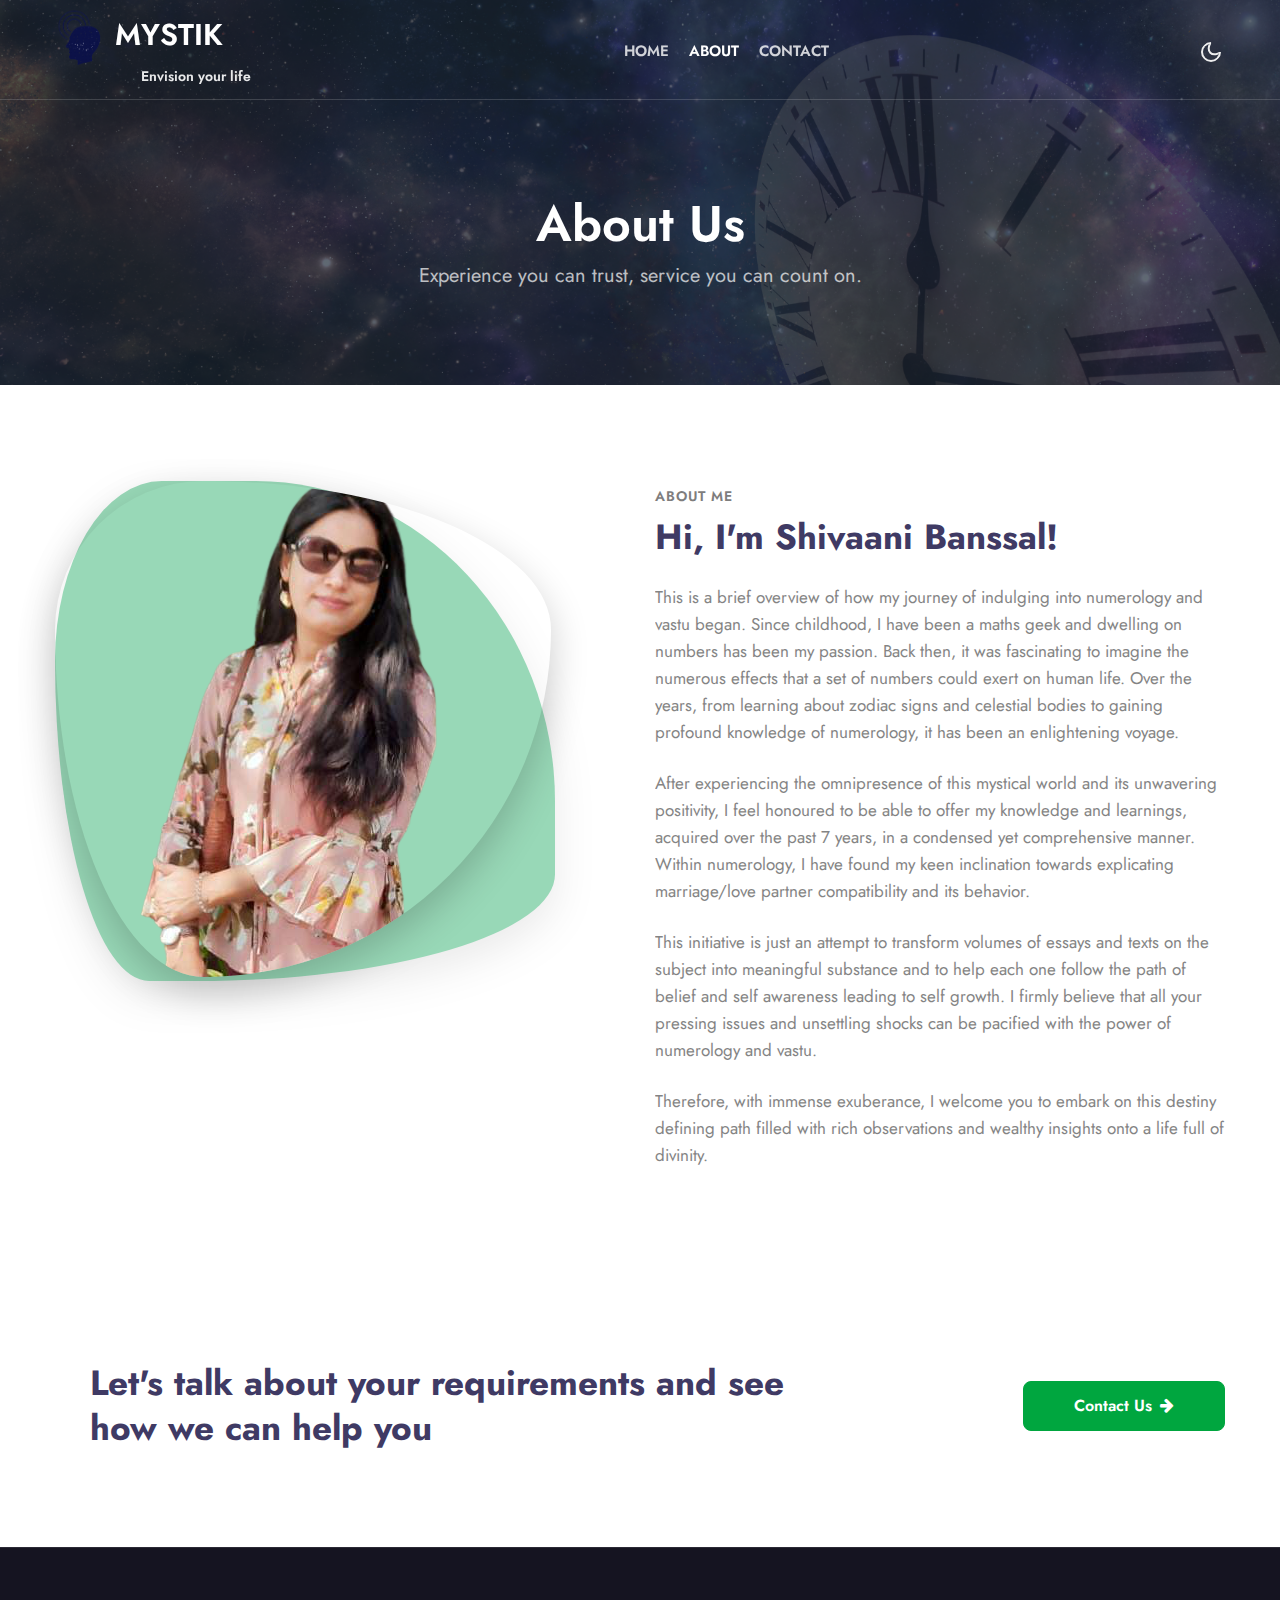
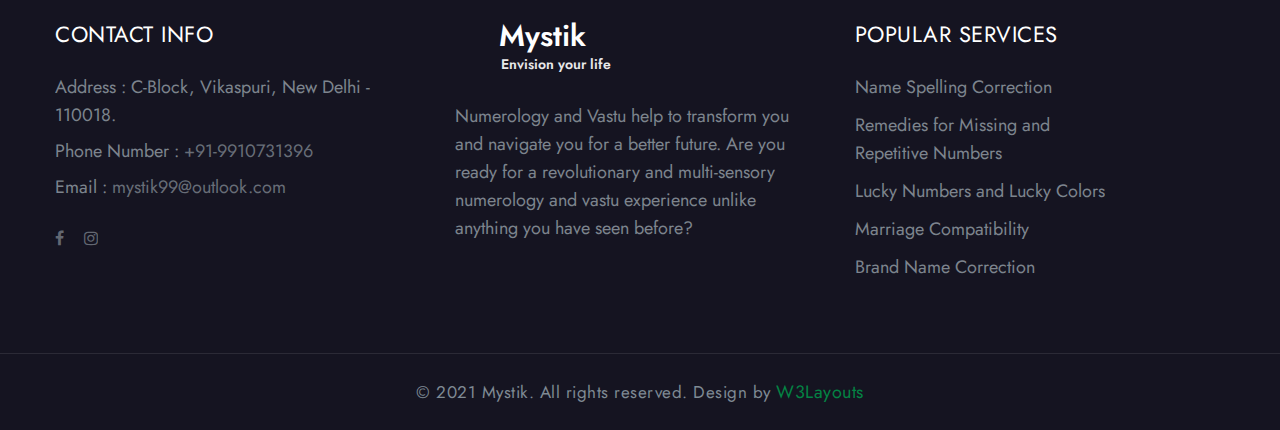
==== commit 72a818df: "Misc fixes" ====
--- a/about.html
+++ b/about.html
@@ -17,6 +17,8 @@
 
     <!-- Template CSS -->
     <link rel="stylesheet" href="assets/css/style-starter.css">
+
+    <link rel="icon" href="assets/images/logo.png" />
 
 </head>
 
@@ -52,7 +54,7 @@
                 </div>
 
                 <!--/search-right-->
-                <div class="header-search">
+                <div class="header-search d-none">
                     <div class='control mr-3'>
                         <div class='btn-material'>
                             <i class='fa fa-search icon-material-search'></i>
@@ -179,11 +181,11 @@
                     <div class="col-lg-3 col-md-8 col-sm-6 col-8 footer-list-29 footer-2 mt-lg-0 mt-5">
                         <ul>
                             <h6 class="footer-title-29">Popular Services</h6>
-                            <li><a href="services.html">Name Spelling Correction</a></li>
-                            <li><a href="services.html">Remedies for Missing and Repetitive Numbers</a></li>
-                            <li><a href="services.html">Lucky Numbers and Lucky Colors</a></li>
-                            <li><a href="services.html">Marriage Compatibility</a></li>
-                            <li><a href="services.html">Brand Name Correction</a></li>
+                            <li><a>Name Spelling Correction</a></li>
+                            <li><a>Remedies for Missing and Repetitive Numbers</a></li>
+                            <li><a>Lucky Numbers and Lucky Colors</a></li>
+                            <li><a>Marriage Compatibility</a></li>
+                            <li><a>Brand Name Correction</a></li>
                         </ul>
                     </div>
                 </div>
--- a/assets/css/style-starter.css
+++ b/assets/css/style-starter.css
@@ -20678,5 +20678,11 @@
     }
 }
 
+.icon-vastu {
+    border: 2px solid #000000;
+    border-radius: 10px;
+    height: 72px;
+}
+
 
 /*# sourceMappingURL=style-starter.css.map */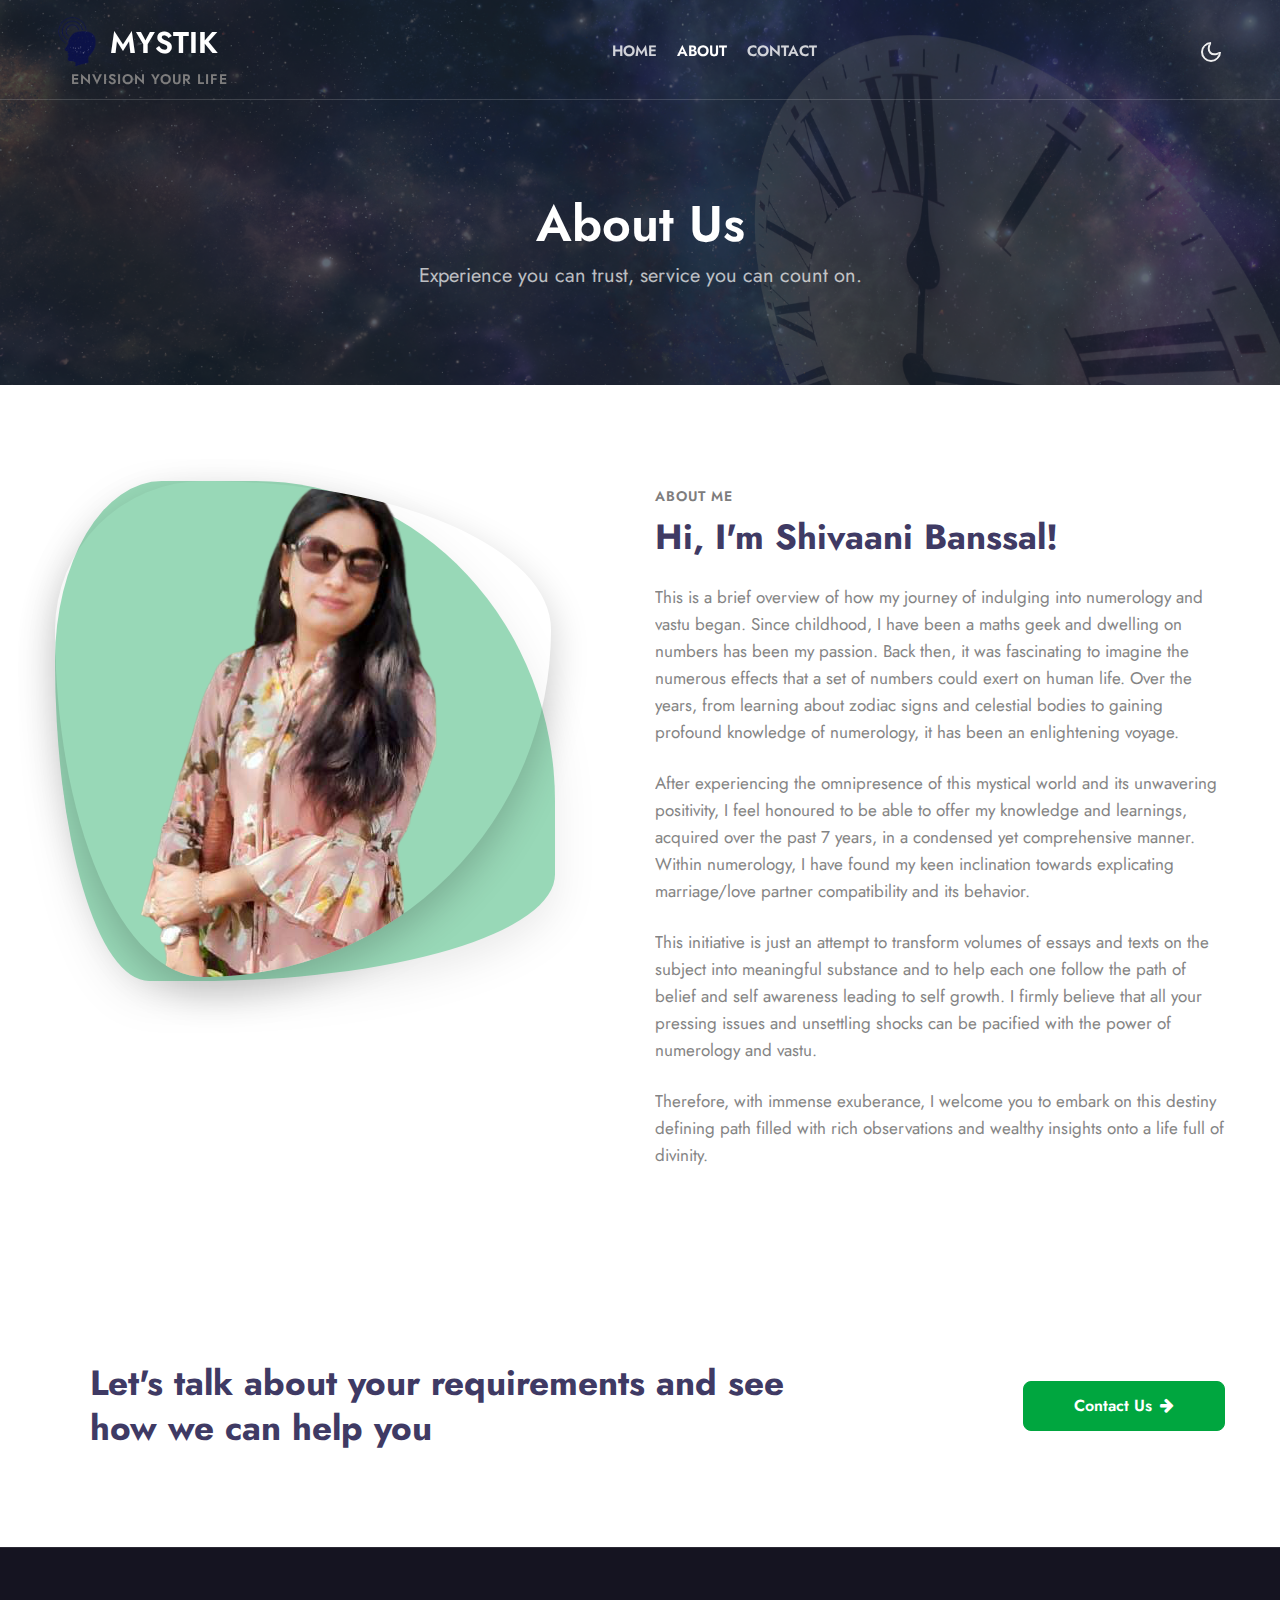
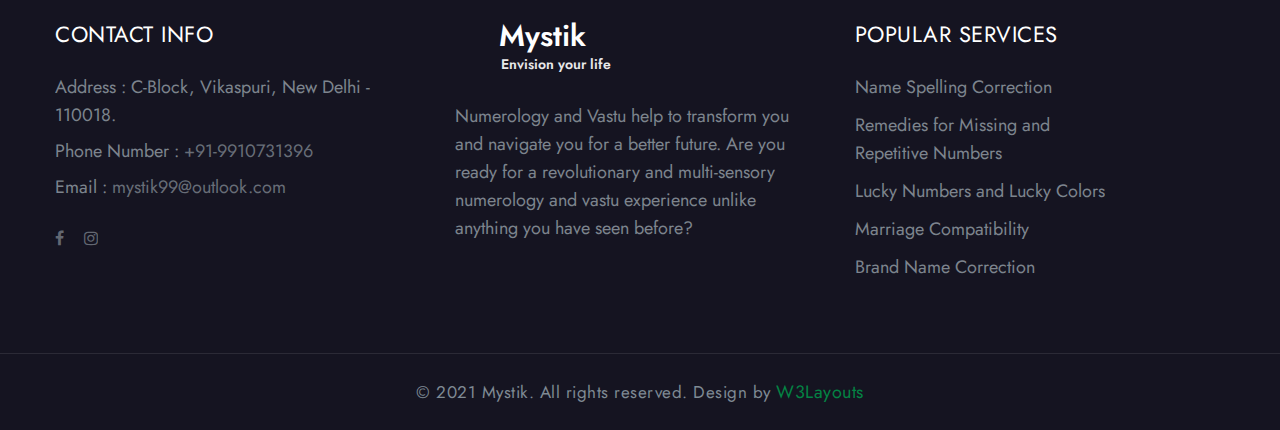
==== commit cf7bb016: "Header fix & Facebook URL" ====
--- a/about.html
+++ b/about.html
@@ -28,9 +28,11 @@
         <div class="container">
             <nav class="navbar navbar-expand-lg navbar-dark stroke">
                 <h1>
-                    <a class="navbar-brand" href="index.html">
-                        <img src="assets/images/logo.png" alt="" title="Mystik" style="height:60px;" /> MYSTIK <span class="logo">Envision your life</span>
+                    <a class="navbar-brand" style="font-size: 30px" href="index.html">
+                        <img src="assets/images/logo.png" alt="Mystik logo" class="position-relative" title="Mystik" style="height: 54px; top: 5px" />
+                        <span class="position-relative" style="top: 10px">MYSTIK</span>
                     </a>
+                    <span class="title-small ml-3">Envision your life</span>
                 </h1>
                 <button class="navbar-toggler  collapsed bg-gradient" type="button" data-toggle="collapse" data-target="#navbarTogglerDemo02" aria-controls="navbarTogglerDemo02" aria-expanded="false" aria-label="Toggle navigation">
           <span class="navbar-toggler-icon fa icon-expand fa-bars"></span>
@@ -163,7 +165,7 @@
                         <p class="mb-2">Phone Number : <a href="tel:+919910731396">+91-9910731396</a></p>
                         <p>Email : <a href="mailto:mystik99@outlook.com">mystik99@outlook.com</a></p>
                         <div class="main-social-footer-29 mt-md-4 mt-3">
-                            <a href="https://www.facebook.com/" target="_blank" class="facebook"><span class="fa fa-facebook"></span></a>
+                            <a href="https://www.facebook.com/Mystik-106414641590229" target="_blank" class="facebook"><span class="fa fa-facebook"></span></a>
                             <a href="https://www.instagram.com/mystik099/" target="_blank" class="instagram"><span class="fa fa-instagram"></span></a>
                         </div>
                     </div>
